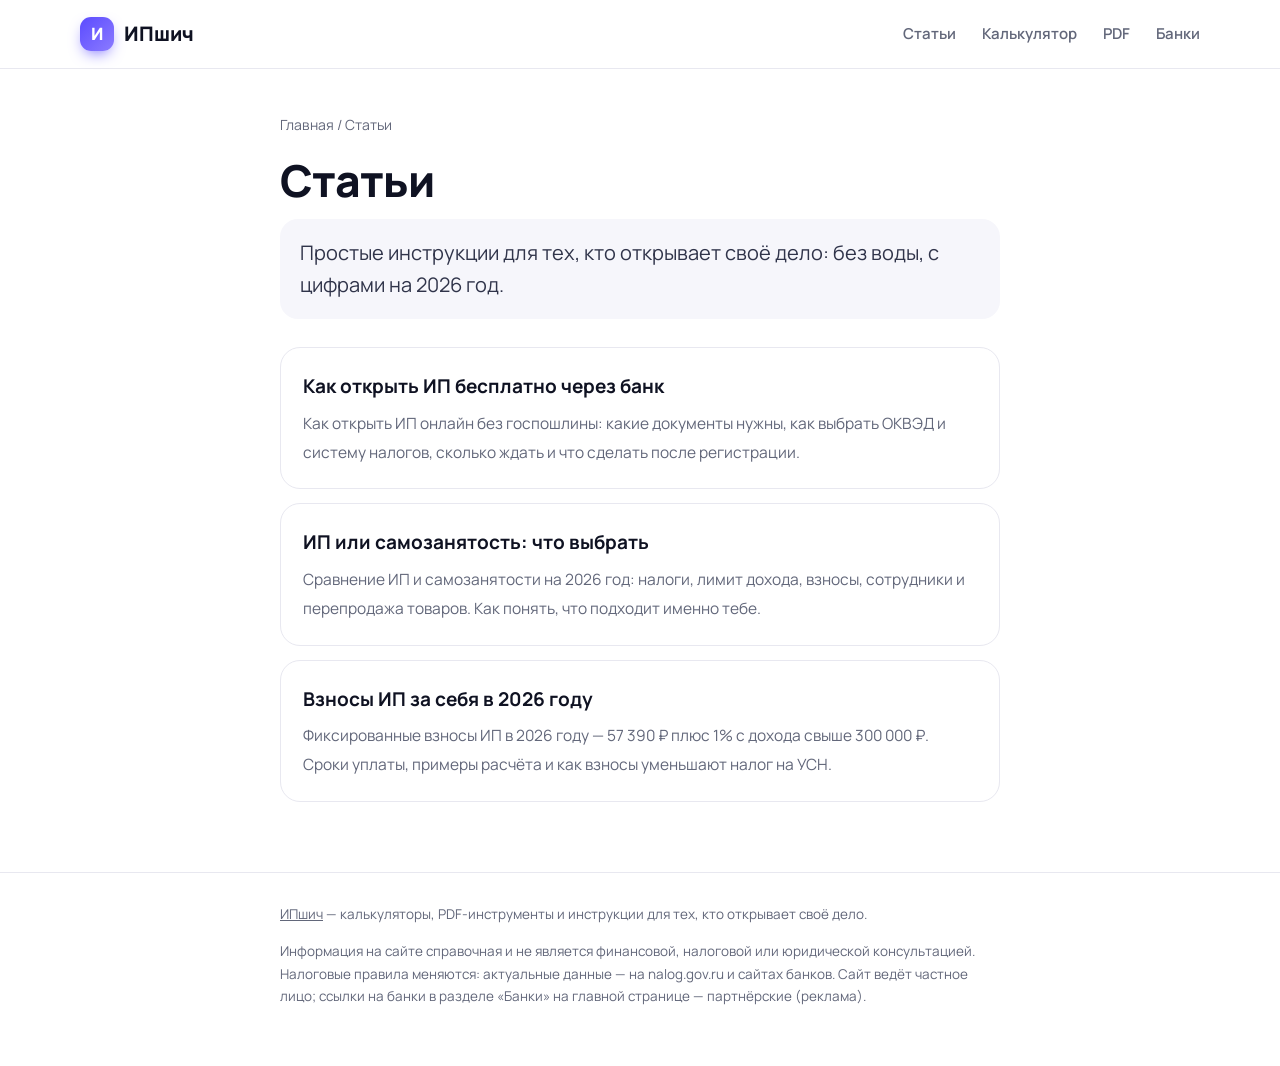
==== articles/index.html @ 32d0f807 "Статьи, sitemap.xml, robots.txt, блок статей на главной" ====
<!doctype html>
<html lang="ru">
<head>
<meta charset="utf-8">
<meta name="viewport" content="width=device-width, initial-scale=1">
<title>Статьи про ИП, налоги и взносы — ИПшич</title>
<meta name="description" content="Инструкции для начинающих предпринимателей: как открыть ИП, чем ИП отличается от самозанятости, сколько платить взносов.">
<link rel="canonical" href="https://ipshich.ru/articles/">
<link rel="icon" href="/favicon.png">
<meta property="og:type" content="article">
<meta property="og:title" content="Статьи про ИП, налоги и взносы">
<meta property="og:description" content="Инструкции для начинающих предпринимателей: как открыть ИП, чем ИП отличается от самозанятости, сколько платить взносов.">
<meta property="og:url" content="https://ipshich.ru/articles/">
<meta property="og:locale" content="ru_RU">
<link rel="preconnect" href="https://fonts.googleapis.com">
<link rel="preconnect" href="https://fonts.gstatic.com" crossorigin>
<link href="https://fonts.googleapis.com/css2?family=Manrope:wght@400;500;600;700;800&display=swap" rel="stylesheet">
<link rel="stylesheet" href="/css/article.css">

</head>
<body>
<nav class="nav"><div class="wrap">
  <a class="logo" href="/"><i>И</i>ИПшич</a>
  <div class="menu"><a href="/articles/">Статьи</a><a href="/#calc">Калькулятор</a><a href="/#pdf">PDF</a><a href="/#banks">Банки</a></div>
</div></nav>

<main class="art">
<div class="crumbs"><a href="/">Главная</a> / Статьи</div>
<h1>Статьи</h1>
<p class="lead">Простые инструкции для тех, кто открывает своё дело: без воды, с цифрами на 2026 год.</p>
<div class="list"><a class="item" href="/articles/kak-otkryt-ip-besplatno/"><b>Как открыть ИП бесплатно через банк</b><span>Как открыть ИП онлайн без госпошлины: какие документы нужны, как выбрать ОКВЭД и систему налогов, сколько ждать и что сделать после регистрации.</span></a><a class="item" href="/articles/ip-ili-samozanyatost/"><b>ИП или самозанятость: что выбрать</b><span>Сравнение ИП и самозанятости на 2026 год: налоги, лимит дохода, взносы, сотрудники и перепродажа товаров. Как понять, что подходит именно тебе.</span></a><a class="item" href="/articles/vznosy-ip-2026/"><b>Взносы ИП за себя в 2026 году</b><span>Фиксированные взносы ИП в 2026 году — 57 390 ₽ плюс 1% с дохода свыше 300 000 ₽. Сроки уплаты, примеры расчёта и как взносы уменьшают налог на УСН.</span></a></div>
</main>

<footer><div class="wrap">
  <p><a href="/">ИПшич</a> — калькуляторы, PDF-инструменты и инструкции для тех, кто открывает своё дело.</p>
  <p>Информация на сайте справочная и не является финансовой, налоговой или юридической консультацией. Налоговые правила меняются: актуальные данные — на nalog.gov.ru и сайтах банков. Сайт ведёт частное лицо; ссылки на банки в разделе «Банки» на главной странице — партнёрские (реклама).</p>
</div></footer>
</body></html>
---- css/article.css ----
:root{--bg:#fff;--soft:#f6f6fb;--ink:#0f1222;--muted:#62677a;--line:#e8e8f0;--acc:#5b4bff;--acc2:#8b7bff;--acc-soft:#efedff}
*{box-sizing:border-box}
html{scroll-behavior:smooth}
body{margin:0;background:var(--bg);color:var(--ink);font:17px/1.7 "Manrope",system-ui,-apple-system,"Segoe UI",sans-serif;-webkit-font-smoothing:antialiased}
a{color:var(--acc)}
.wrap{max-width:1160px;margin:0 auto;padding:0 20px}
.nav{position:sticky;top:0;z-index:50;background:rgba(255,255,255,.8);backdrop-filter:saturate(1.6) blur(14px);-webkit-backdrop-filter:saturate(1.6) blur(14px);border-bottom:1px solid var(--line)}
.nav .wrap{display:flex;align-items:center;justify-content:space-between;height:68px}
.logo{display:flex;align-items:center;gap:10px;font-weight:800;font-size:20px;text-decoration:none;color:var(--ink)}
.logo i{width:34px;height:34px;border-radius:11px;background:linear-gradient(135deg,var(--acc),var(--acc2));display:grid;place-items:center;color:#fff;font-style:normal;font-size:17px;box-shadow:0 6px 16px -6px var(--acc)}
.menu{display:flex;gap:26px}
.menu a{text-decoration:none;color:var(--muted);font-weight:600;font-size:15px}
.menu a:hover{color:var(--ink)}
@media(max-width:700px){.menu a:not(:first-child){display:none}}
.art{max-width:760px;margin:0 auto;padding:44px 20px 20px}
.crumbs{font-size:14px;color:var(--muted);margin-bottom:18px}
.crumbs a{color:var(--muted);text-decoration:none}
.crumbs a:hover{color:var(--acc)}
h1{font-size:clamp(30px,5vw,44px);line-height:1.15;letter-spacing:-.02em;margin:0 0 14px;font-weight:800}
.meta{font-size:14px;color:var(--muted);margin-bottom:22px}
.lead{font-size:20px;color:#30344a;line-height:1.6;margin:0 0 28px;padding:18px 20px;background:var(--soft);border-radius:18px}
h2{font-size:27px;line-height:1.25;letter-spacing:-.01em;margin:40px 0 12px;font-weight:800}
h3{font-size:20px;margin:26px 0 8px;font-weight:700}
p{margin:0 0 14px}
ul,ol{padding-left:22px;margin:0 0 16px}
li{margin-bottom:7px}
table{width:100%;border-collapse:collapse;margin:16px 0 22px;font-size:15.5px;display:block;overflow-x:auto}
th,td{padding:11px 14px;border:1px solid var(--line);text-align:left;vertical-align:top}
th{background:var(--soft);font-weight:700}
.nums th,.nums td{white-space:nowrap}
.cta{margin:40px 0 10px;padding:28px;border-radius:24px;background:linear-gradient(135deg,#5b4bff,#8a5cff 60%,#b15cff);color:#fff}
.cta h2{margin:0 0 8px;color:#fff;font-size:24px}
.cta p{margin:0 0 16px;opacity:.92}
.btn{display:inline-block;background:#fff;color:var(--acc);text-decoration:none;font-weight:700;padding:12px 20px;border-radius:12px;margin:0 10px 8px 0}
.btn.line{background:transparent;color:#fff;border:1px solid rgba(255,255,255,.6)}
.faq{margin-top:10px}
.faq details{border:1px solid var(--line);border-radius:14px;padding:14px 18px;margin-bottom:10px}
.faq summary{cursor:pointer;font-weight:700}
.faq p{margin:10px 0 0;color:var(--muted)}
.more{margin-top:34px;padding-top:20px;border-top:1px solid var(--line)}
.more a{display:block;padding:8px 0;font-weight:600;text-decoration:none}
.disc{font-size:13.5px;color:var(--muted);margin-top:26px}
.list{display:grid;gap:14px;margin-top:26px}
.item{display:block;padding:22px;border:1px solid var(--line);border-radius:20px;text-decoration:none;color:var(--ink);transition:transform .25s,box-shadow .25s,border-color .25s}
.item:hover{transform:translateY(-3px);box-shadow:0 20px 50px -20px rgba(40,30,120,.2);border-color:#dcdaf5}
.item b{display:block;font-size:19px;margin-bottom:6px}
.item span{color:var(--muted);font-size:15.5px}
footer{border-top:1px solid var(--line);margin-top:50px;padding:30px 0 44px;color:var(--muted);font-size:13.5px}
footer .wrap{max-width:760px}
footer a{color:var(--muted)}
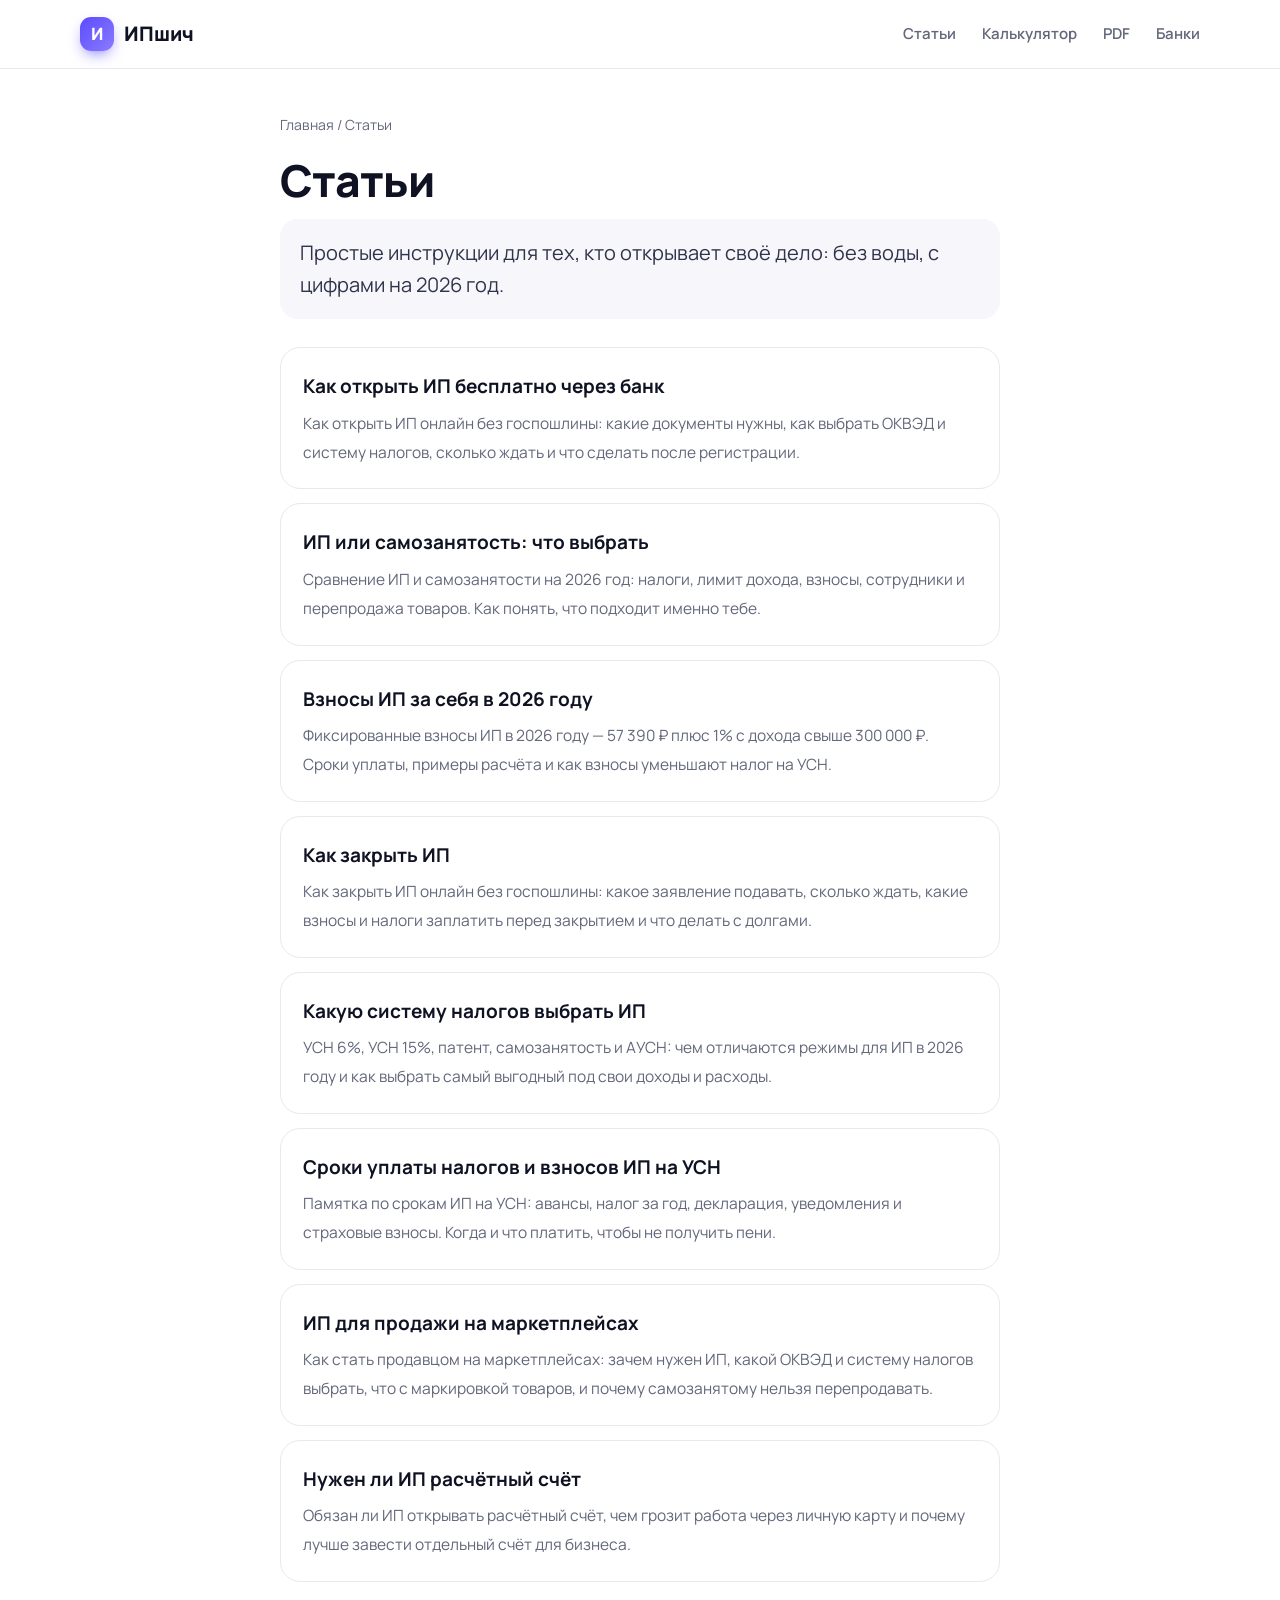
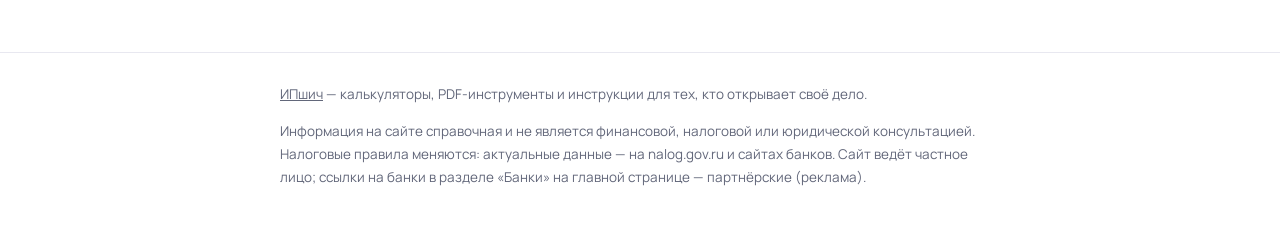
==== commit ec716eb2: "Ещё 5 статей, ссылка «Все статьи», уточнение срока 1% при закрытии" ====
--- a/articles/index.html
+++ b/articles/index.html
@@ -28,7 +28,7 @@
 <div class="crumbs"><a href="/">Главная</a> / Статьи</div>
 <h1>Статьи</h1>
 <p class="lead">Простые инструкции для тех, кто открывает своё дело: без воды, с цифрами на 2026 год.</p>
-<div class="list"><a class="item" href="/articles/kak-otkryt-ip-besplatno/"><b>Как открыть ИП бесплатно через банк</b><span>Как открыть ИП онлайн без госпошлины: какие документы нужны, как выбрать ОКВЭД и систему налогов, сколько ждать и что сделать после регистрации.</span></a><a class="item" href="/articles/ip-ili-samozanyatost/"><b>ИП или самозанятость: что выбрать</b><span>Сравнение ИП и самозанятости на 2026 год: налоги, лимит дохода, взносы, сотрудники и перепродажа товаров. Как понять, что подходит именно тебе.</span></a><a class="item" href="/articles/vznosy-ip-2026/"><b>Взносы ИП за себя в 2026 году</b><span>Фиксированные взносы ИП в 2026 году — 57 390 ₽ плюс 1% с дохода свыше 300 000 ₽. Сроки уплаты, примеры расчёта и как взносы уменьшают налог на УСН.</span></a></div>
+<div class="list"><a class="item" href="/articles/kak-otkryt-ip-besplatno/"><b>Как открыть ИП бесплатно через банк</b><span>Как открыть ИП онлайн без госпошлины: какие документы нужны, как выбрать ОКВЭД и систему налогов, сколько ждать и что сделать после регистрации.</span></a><a class="item" href="/articles/ip-ili-samozanyatost/"><b>ИП или самозанятость: что выбрать</b><span>Сравнение ИП и самозанятости на 2026 год: налоги, лимит дохода, взносы, сотрудники и перепродажа товаров. Как понять, что подходит именно тебе.</span></a><a class="item" href="/articles/vznosy-ip-2026/"><b>Взносы ИП за себя в 2026 году</b><span>Фиксированные взносы ИП в 2026 году — 57 390 ₽ плюс 1% с дохода свыше 300 000 ₽. Сроки уплаты, примеры расчёта и как взносы уменьшают налог на УСН.</span></a><a class="item" href="/articles/kak-zakryt-ip/"><b>Как закрыть ИП</b><span>Как закрыть ИП онлайн без госпошлины: какое заявление подавать, сколько ждать, какие взносы и налоги заплатить перед закрытием и что делать с долгами.</span></a><a class="item" href="/articles/kakuyu-sistemu-nalogov-vybrat-ip/"><b>Какую систему налогов выбрать ИП</b><span>УСН 6%, УСН 15%, патент, самозанятость и АУСН: чем отличаются режимы для ИП в 2026 году и как выбрать самый выгодный под свои доходы и расходы.</span></a><a class="item" href="/articles/sroki-uplaty-nalogov-ip-usn-2026/"><b>Сроки уплаты налогов и взносов ИП на УСН</b><span>Памятка по срокам ИП на УСН: авансы, налог за год, декларация, уведомления и страховые взносы. Когда и что платить, чтобы не получить пени.</span></a><a class="item" href="/articles/ip-dlya-marketpleysov/"><b>ИП для продажи на маркетплейсах</b><span>Как стать продавцом на маркетплейсах: зачем нужен ИП, какой ОКВЭД и систему налогов выбрать, что с маркировкой товаров, и почему самозанятому нельзя перепродавать.</span></a><a class="item" href="/articles/nuzhen-li-raschetnyy-schet-ip/"><b>Нужен ли ИП расчётный счёт</b><span>Обязан ли ИП открывать расчётный счёт, чем грозит работа через личную карту и почему лучше завести отдельный счёт для бизнеса.</span></a></div>
 </main>
 
 <footer><div class="wrap">
